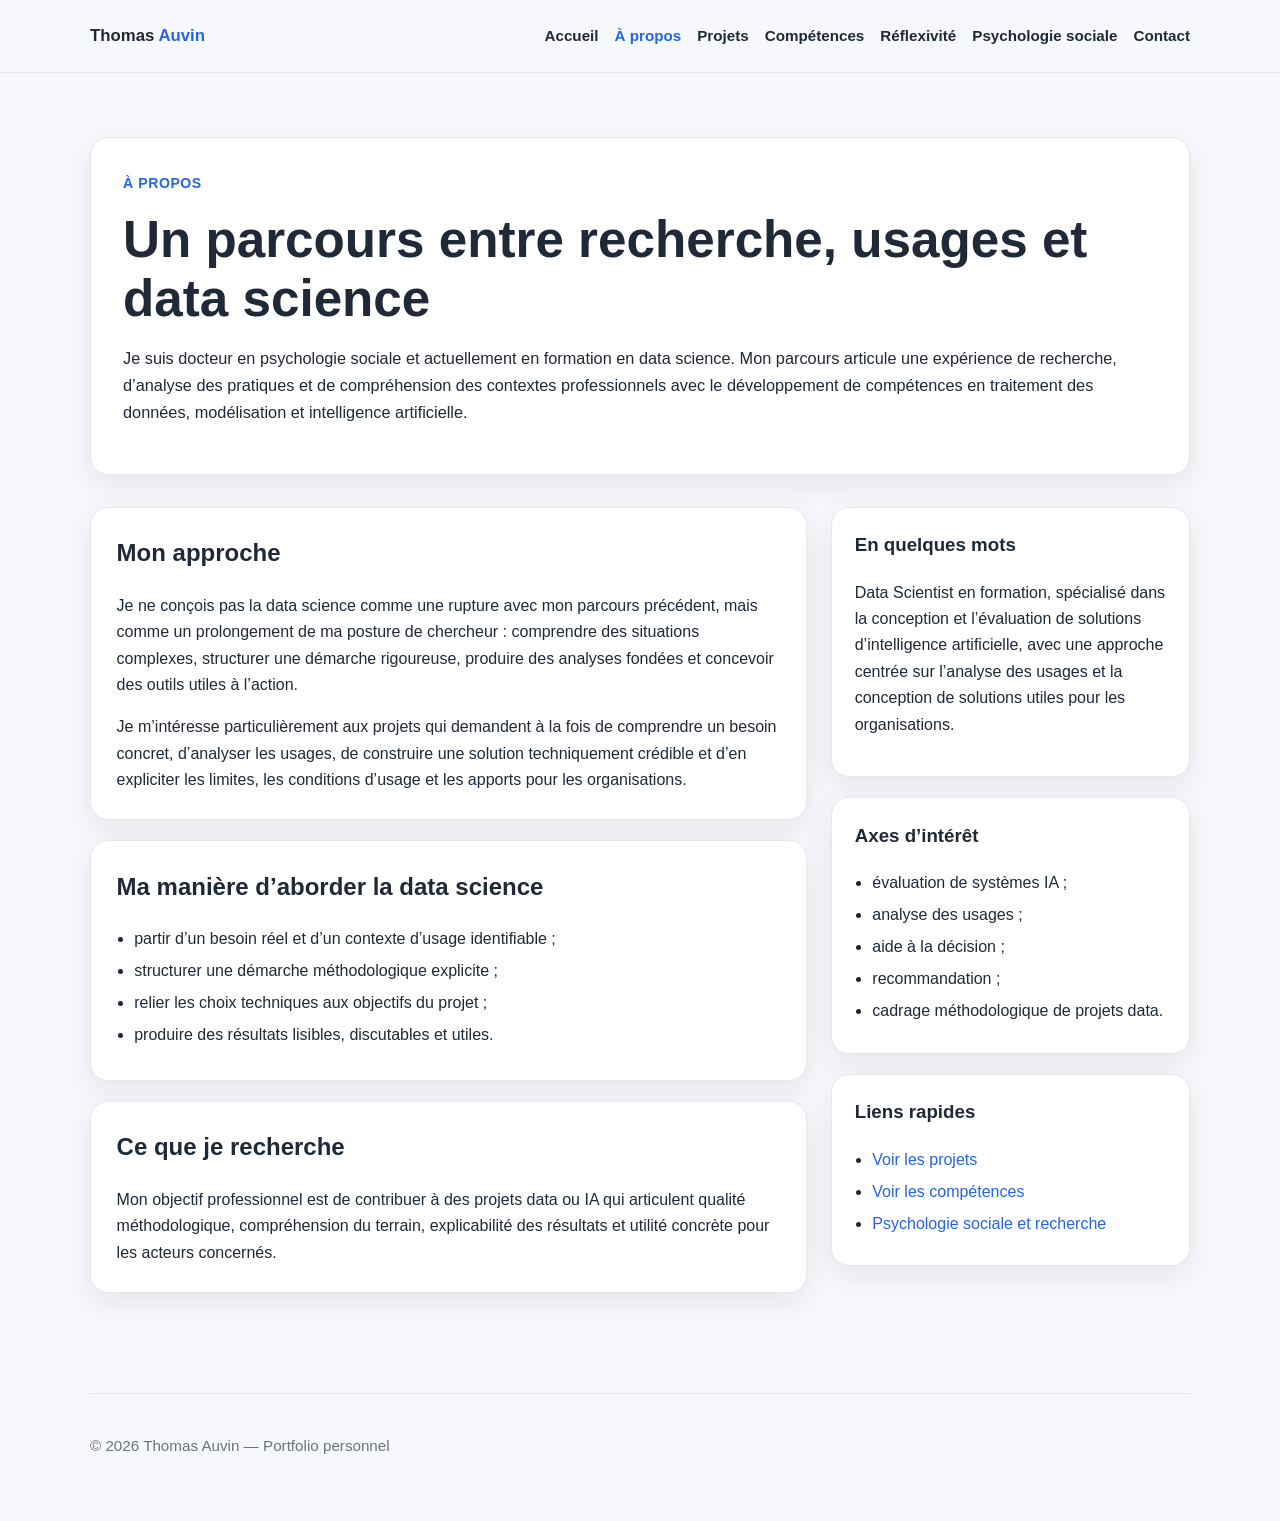
==== a-propos.html @ 0ed6bc0f "Add homepage and about page" ====
<!DOCTYPE html>
<html lang="fr">
<head>
  <meta charset="UTF-8" />
  <meta name="viewport" content="width=device-width, initial-scale=1.0" />
  <title>À propos — Thomas Auvin</title>
  <meta
    name="description"
    content="À propos de Thomas Auvin : parcours, approche de la data science, analyse des usages et utilité des solutions pour les organisations."
  />
  <link rel="stylesheet" href="assets/css/style.css" />
</head>
<body>
  <header class="site-header">
    <div class="container navbar">
      <a class="brand" href="index.html">Thomas <span>Auvin</span></a>
      <nav class="nav-links" aria-label="Navigation principale">
        <a href="index.html">Accueil</a>
        <a href="a-propos.html" class="active">À propos</a>
        <a href="projets.html">Projets</a>
        <a href="competences.html">Compétences</a>
        <a href="reflexivite.html">Réflexivité</a>
        <a href="psychologie-sociale-recherche.html">Psychologie sociale</a>
        <a href="contact.html">Contact</a>
      </nav>
    </div>
  </header>

  <main>
    <section class="page-hero">
      <div class="container">
        <div class="hero-card">
          <div class="eyebrow">À propos</div>
          <h1 class="page-title">Un parcours entre recherche, usages et data science</h1>
          <p class="lead">
            Je suis docteur en psychologie sociale et actuellement en formation en data science.
            Mon parcours articule une expérience de recherche, d’analyse des pratiques
            et de compréhension des contextes professionnels avec le développement
            de compétences en traitement des données, modélisation et intelligence artificielle.
          </p>
        </div>
      </div>
    </section>

    <section class="page-content">
      <div class="container content-grid">
        <div>
          <article class="content-block">
            <h2>Mon approche</h2>
            <p>
              Je ne conçois pas la data science comme une rupture avec mon parcours précédent,
              mais comme un prolongement de ma posture de chercheur : comprendre des situations complexes,
              structurer une démarche rigoureuse, produire des analyses fondées
              et concevoir des outils utiles à l’action.
            </p>
            <p>
              Je m’intéresse particulièrement aux projets qui demandent à la fois
              de comprendre un besoin concret, d’analyser les usages, de construire une solution
              techniquement crédible et d’en expliciter les limites, les conditions d’usage
              et les apports pour les organisations.
            </p>
          </article>

          <article class="content-block">
            <h2>Ma manière d’aborder la data science</h2>
            <ul class="inline-list">
              <li>partir d’un besoin réel et d’un contexte d’usage identifiable ;</li>
              <li>structurer une démarche méthodologique explicite ;</li>
              <li>relier les choix techniques aux objectifs du projet ;</li>
              <li>produire des résultats lisibles, discutables et utiles.</li>
            </ul>
          </article>

          <article class="content-block">
            <h2>Ce que je recherche</h2>
            <p>
              Mon objectif professionnel est de contribuer à des projets data ou IA
              qui articulent qualité méthodologique, compréhension du terrain,
              explicabilité des résultats et utilité concrète pour les acteurs concernés.
            </p>
          </article>
        </div>

        <aside>
          <div class="aside-box">
            <h3>En quelques mots</h3>
            <p>
              Data Scientist en formation, spécialisé dans la conception
              et l’évaluation de solutions d’intelligence artificielle,
              avec une approche centrée sur l’analyse des usages
              et la conception de solutions utiles pour les organisations.
            </p>
          </div>

          <div class="aside-box">
            <h3>Axes d’intérêt</h3>
            <ul class="inline-list">
              <li>évaluation de systèmes IA ;</li>
              <li>analyse des usages ;</li>
              <li>aide à la décision ;</li>
              <li>recommandation ;</li>
              <li>cadrage méthodologique de projets data.</li>
            </ul>
          </div>

          <div class="aside-box">
            <h3>Liens rapides</h3>
            <ul class="inline-list">
              <li><a href="projets.html">Voir les projets</a></li>
              <li><a href="competences.html">Voir les compétences</a></li>
              <li><a href="psychologie-sociale-recherche.html">Psychologie sociale et recherche</a></li>
            </ul>
          </div>
        </aside>
      </div>
    </section>
  </main>

  <footer class="site-footer">
    <div class="container">
      <p>© 2026 Thomas Auvin — Portfolio personnel</p>
    </div>
  </footer>
</body>
</html>
---- assets/css/style.css ----
:root {
  --bg: #f7f8fb;
  --surface: #ffffff;
  --text: #1f2937;
  --muted: #6b7280;
  --accent: #2563eb;
  --accent-hover: #1d4ed8;
  --border: #e5e7eb;
  --shadow: 0 10px 30px rgba(15, 23, 42, 0.08);
  --radius: 18px;
  --max-width: 1100px;
}

* {
  box-sizing: border-box;
}

html {
  scroll-behavior: smooth;
}

body {
  margin: 0;
  font-family: Arial, Helvetica, sans-serif;
  color: var(--text);
  background: var(--bg);
  line-height: 1.65;
}

img {
  max-width: 100%;
  display: block;
}

a {
  color: var(--accent);
  text-decoration: none;
}

a:hover {
  color: var(--accent-hover);
}

.container {
  width: min(var(--max-width), calc(100% - 2rem));
  margin: 0 auto;
}

.site-header {
  position: sticky;
  top: 0;
  z-index: 10;
  background: rgba(247, 248, 251, 0.92);
  backdrop-filter: blur(8px);
  border-bottom: 1px solid var(--border);
}

.navbar {
  display: flex;
  align-items: center;
  justify-content: space-between;
  gap: 1rem;
  min-height: 72px;
}

.brand {
  font-weight: 700;
  font-size: 1.05rem;
  color: var(--text);
}

.brand span {
  color: var(--accent);
}

.nav-links {
  display: flex;
  flex-wrap: wrap;
  gap: 1rem;
}

.nav-links a {
  color: var(--text);
  font-weight: 600;
  font-size: 0.95rem;
}

.nav-links a:hover,
.nav-links a.active {
  color: var(--accent);
}

.hero {
  padding: 5rem 0 3rem;
}

.hero-grid {
  display: grid;
  grid-template-columns: 1.3fr 0.7fr;
  gap: 2rem;
  align-items: center;
}

.hero-card,
.card {
  background: var(--surface);
  border: 1px solid var(--border);
  border-radius: var(--radius);
  box-shadow: var(--shadow);
}

.hero-card {
  padding: 2rem;
}

.eyebrow {
  display: inline-block;
  margin-bottom: 1rem;
  font-size: 0.88rem;
  font-weight: 700;
  letter-spacing: 0.04em;
  text-transform: uppercase;
  color: var(--accent);
}

.hero h1,
.page-title {
  margin: 0 0 1rem;
  line-height: 1.15;
  font-size: clamp(2rem, 4vw, 3.5rem);
}

.hero-subtitle {
  margin: 0 0 1rem;
  color: var(--muted);
  font-size: 1.15rem;
  font-weight: 700;
}

.hero p,
.lead {
  margin: 0 0 1rem;
  color: var(--text);
  font-size: 1.02rem;
}

.hero-actions {
  display: flex;
  flex-wrap: wrap;
  gap: 0.9rem;
  margin-top: 1.5rem;
}

.button {
  display: inline-flex;
  align-items: center;
  justify-content: center;
  min-height: 44px;
  padding: 0.8rem 1.15rem;
  border-radius: 999px;
  border: 1px solid var(--accent);
  font-weight: 700;
  transition: 0.2s ease;
}

.button-primary {
  background: var(--accent);
  color: #fff;
}

.button-primary:hover {
  background: var(--accent-hover);
  border-color: var(--accent-hover);
  color: #fff;
}

.button-secondary {
  background: #fff;
  color: var(--accent);
}

.button-secondary:hover {
  background: #eff6ff;
}

.hero-aside {
  padding: 1.5rem;
}

.hero-aside h2,
.section-title {
  margin-top: 0;
  margin-bottom: 1rem;
  font-size: 1.35rem;
}

.hero-aside p {
  margin: 0 0 0.85rem;
  color: var(--muted);
}

.section {
  padding: 1rem 0 3rem;
}

.section-header {
  margin-bottom: 1.25rem;
}

.section-header p {
  color: var(--muted);
  margin: 0.3rem 0 0;
}

.grid-3 {
  display: grid;
  grid-template-columns: repeat(3, 1fr);
  gap: 1.25rem;
}

.card {
  padding: 1.4rem;
}

.card h3 {
  margin-top: 0;
  margin-bottom: 0.75rem;
  font-size: 1.15rem;
}

.card p {
  margin: 0 0 1rem;
  color: var(--muted);
}

.inline-list {
  margin: 0;
  padding-left: 1.1rem;
}

.inline-list li {
  margin-bottom: 0.35rem;
}

.page-hero {
  padding: 4rem 0 2rem;
}

.page-content {
  padding-bottom: 3rem;
}

.content-grid {
  display: grid;
  grid-template-columns: 2fr 1fr;
  gap: 1.5rem;
}

.content-block {
  background: var(--surface);
  border: 1px solid var(--border);
  border-radius: var(--radius);
  box-shadow: var(--shadow);
  padding: 1.6rem;
  margin-bottom: 1.25rem;
}

.content-block h2 {
  margin-top: 0;
}

.content-block p:last-child,
.content-block ul:last-child {
  margin-bottom: 0;
}

.aside-box {
  background: var(--surface);
  border: 1px solid var(--border);
  border-radius: var(--radius);
  box-shadow: var(--shadow);
  padding: 1.4rem;
  margin-bottom: 1.25rem;
}

.aside-box h3 {
  margin-top: 0;
}

.site-footer {
  padding: 2rem 0 3rem;
  color: var(--muted);
  font-size: 0.95rem;
}

.site-footer .container {
  border-top: 1px solid var(--border);
  padding-top: 1.5rem;
}

@media (max-width: 900px) {
  .hero-grid,
  .content-grid,
  .grid-3 {
    grid-template-columns: 1fr;
  }

  .navbar {
    align-items: flex-start;
    flex-direction: column;
    padding: 1rem 0;
  }

  .nav-links {
    gap: 0.8rem;
  }

  .hero {
    padding-top: 3rem;
  }
}
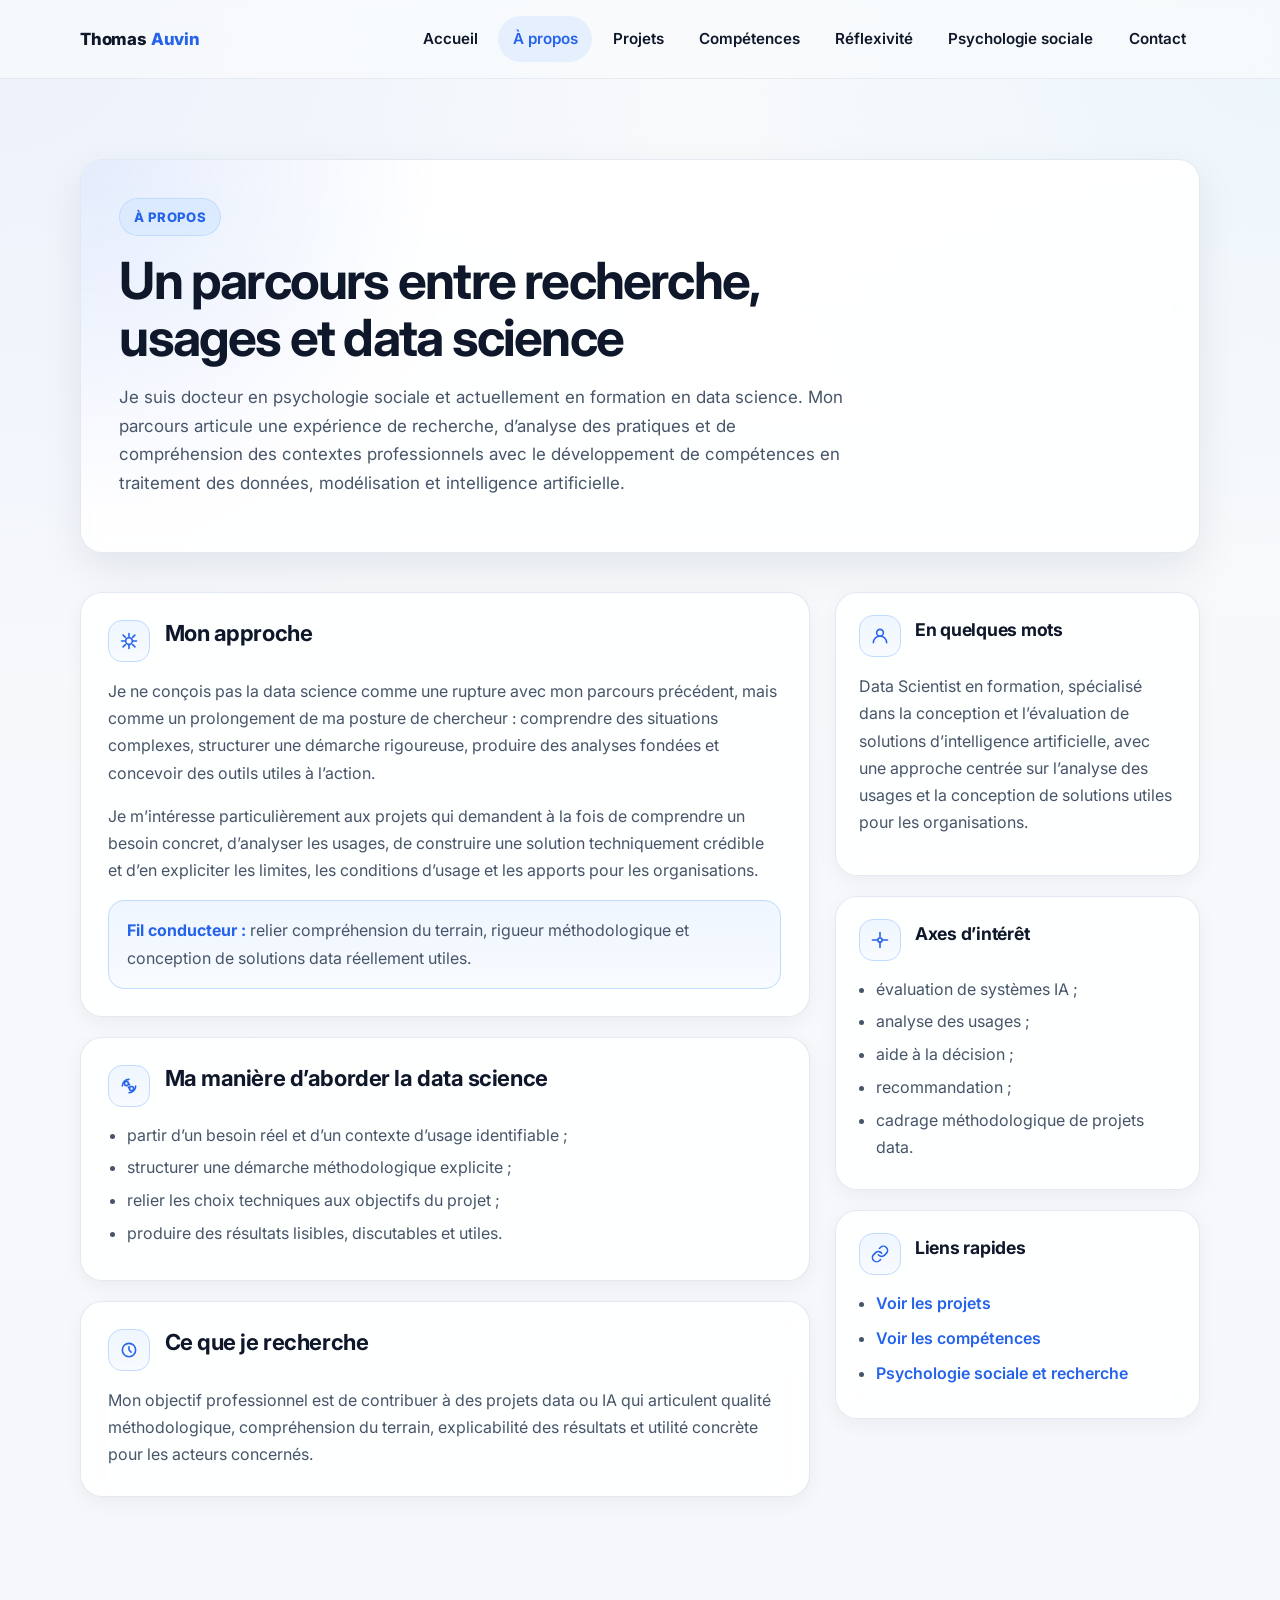
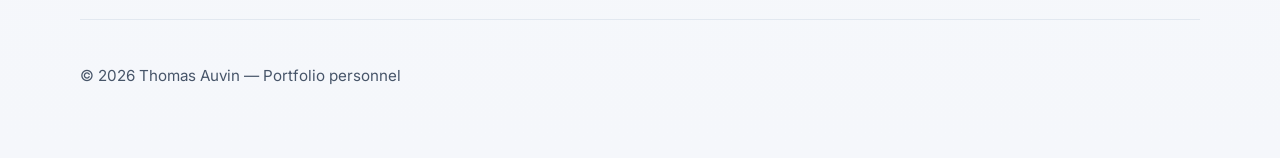
==== commit 54eecd7e: "ajout icones" ====
--- a/a-propos.html
+++ b/a-propos.html
@@ -8,7 +8,91 @@
     name="description"
     content="À propos de Thomas Auvin : parcours, approche de la data science, analyse des usages et utilité des solutions pour les organisations."
   />
+  <link rel="preconnect" href="https://fonts.googleapis.com">
+  <link rel="preconnect" href="https://fonts.gstatic.com" crossorigin>
+  <link href="https://fonts.googleapis.com/css2?family=Inter:wght@400;500;600;700;800&display=swap" rel="stylesheet">
   <link rel="stylesheet" href="assets/css/style.css" />
+
+  <style>
+    .about-page {
+      padding-bottom: 4rem;
+    }
+
+    .icon-pill {
+      display: inline-flex;
+      align-items: center;
+      justify-content: center;
+      width: 42px;
+      height: 42px;
+      border-radius: 14px;
+      background: linear-gradient(180deg, #eff6ff 0%, #f8fbff 100%);
+      border: 1px solid #bfdbfe;
+      color: var(--accent);
+      flex-shrink: 0;
+    }
+
+    .icon-pill svg {
+      width: 20px;
+      height: 20px;
+      stroke: currentColor;
+    }
+
+    .block-title-row,
+    .aside-title-row {
+      display: flex;
+      align-items: flex-start;
+      gap: 0.9rem;
+      margin-bottom: 0.9rem;
+    }
+
+    .block-title-row h2,
+    .aside-title-row h3 {
+      margin: 0;
+    }
+
+    .about-callout {
+      padding: 1rem 1.1rem;
+      border-radius: 16px;
+      background: linear-gradient(180deg, #eff6ff 0%, #f8fbff 100%);
+      border: 1px solid #bfdbfe;
+      margin-top: 1rem;
+      color: var(--muted);
+    }
+
+    .about-callout strong {
+      color: var(--accent);
+    }
+
+    .link-list {
+      margin: 0;
+      padding-left: 1.1rem;
+    }
+
+    .link-list li {
+      margin-bottom: 0.5rem;
+    }
+
+    .link-list a {
+      font-weight: 600;
+    }
+
+    @media (max-width: 640px) {
+      .block-title-row,
+      .aside-title-row {
+        gap: 0.7rem;
+      }
+
+      .icon-pill {
+        width: 38px;
+        height: 38px;
+      }
+
+      .icon-pill svg {
+        width: 18px;
+        height: 18px;
+      }
+    }
+  </style>
 </head>
 <body>
   <header class="site-header">
@@ -42,11 +126,27 @@
       </div>
     </section>
 
-    <section class="page-content">
+    <section class="about-page">
       <div class="container content-grid">
         <div>
           <article class="content-block">
-            <h2>Mon approche</h2>
+            <div class="block-title-row">
+              <span class="icon-pill" aria-hidden="true">
+                <svg viewBox="0 0 24 24" fill="none" stroke-width="1.9" stroke-linecap="round" stroke-linejoin="round">
+                  <path d="M12 3v4"/>
+                  <path d="M12 17v4"/>
+                  <path d="M4.9 4.9 7.7 7.7"/>
+                  <path d="m16.3 16.3 2.8 2.8"/>
+                  <path d="M3 12h4"/>
+                  <path d="M17 12h4"/>
+                  <path d="m4.9 19.1 2.8-2.8"/>
+                  <path d="m16.3 7.7 2.8-2.8"/>
+                  <circle cx="12" cy="12" r="4"/>
+                </svg>
+              </span>
+              <h2>Mon approche</h2>
+            </div>
+
             <p>
               Je ne conçois pas la data science comme une rupture avec mon parcours précédent,
               mais comme un prolongement de ma posture de chercheur : comprendre des situations complexes,
@@ -59,10 +159,29 @@
               techniquement crédible et d’en expliciter les limites, les conditions d’usage
               et les apports pour les organisations.
             </p>
+
+            <div class="about-callout">
+              <strong>Fil conducteur :</strong>
+              relier compréhension du terrain, rigueur méthodologique et conception
+              de solutions data réellement utiles.
+            </div>
           </article>
 
           <article class="content-block">
-            <h2>Ma manière d’aborder la data science</h2>
+            <div class="block-title-row">
+              <span class="icon-pill" aria-hidden="true">
+                <svg viewBox="0 0 24 24" fill="none" stroke-width="1.9" stroke-linecap="round" stroke-linejoin="round">
+                  <path d="M9 11.5A2.5 2.5 0 1 0 9 6.5a2.5 2.5 0 0 0 0 5Z"/>
+                  <path d="M15 17.5a2.5 2.5 0 1 0 0-5 2.5 2.5 0 0 0 0 5Z"/>
+                  <path d="m11.2 9.2 1.6 1.6"/>
+                  <path d="m12.8 14.8-1.6-1.6"/>
+                  <path d="M4 12c0-4.4 3.6-8 8-8"/>
+                  <path d="M20 12c0 4.4-3.6 8-8 8"/>
+                </svg>
+              </span>
+              <h2>Ma manière d’aborder la data science</h2>
+            </div>
+
             <ul class="inline-list">
               <li>partir d’un besoin réel et d’un contexte d’usage identifiable ;</li>
               <li>structurer une démarche méthodologique explicite ;</li>
@@ -72,7 +191,16 @@
           </article>
 
           <article class="content-block">
-            <h2>Ce que je recherche</h2>
+            <div class="block-title-row">
+              <span class="icon-pill" aria-hidden="true">
+                <svg viewBox="0 0 24 24" fill="none" stroke-width="1.9" stroke-linecap="round" stroke-linejoin="round">
+                  <circle cx="12" cy="12" r="8"/>
+                  <path d="M12 8v4l2.5 2.5"/>
+                </svg>
+              </span>
+              <h2>Ce que je recherche</h2>
+            </div>
+
             <p>
               Mon objectif professionnel est de contribuer à des projets data ou IA
               qui articulent qualité méthodologique, compréhension du terrain,
@@ -83,7 +211,16 @@
 
         <aside>
           <div class="aside-box">
-            <h3>En quelques mots</h3>
+            <div class="aside-title-row">
+              <span class="icon-pill" aria-hidden="true">
+                <svg viewBox="0 0 24 24" fill="none" stroke-width="1.9" stroke-linecap="round" stroke-linejoin="round">
+                  <path d="M12 12a4 4 0 1 0-4-4 4 4 0 0 0 4 4Z"/>
+                  <path d="M4 20a8 8 0 0 1 16 0"/>
+                </svg>
+              </span>
+              <h3>En quelques mots</h3>
+            </div>
+
             <p>
               Data Scientist en formation, spécialisé dans la conception
               et l’évaluation de solutions d’intelligence artificielle,
@@ -93,7 +230,19 @@
           </div>
 
           <div class="aside-box">
-            <h3>Axes d’intérêt</h3>
+            <div class="aside-title-row">
+              <span class="icon-pill" aria-hidden="true">
+                <svg viewBox="0 0 24 24" fill="none" stroke-width="1.9" stroke-linecap="round" stroke-linejoin="round">
+                  <path d="M3 12h6"/>
+                  <path d="M15 12h6"/>
+                  <path d="M12 3v6"/>
+                  <path d="M12 15v6"/>
+                  <circle cx="12" cy="12" r="2.5"/>
+                </svg>
+              </span>
+              <h3>Axes d’intérêt</h3>
+            </div>
+
             <ul class="inline-list">
               <li>évaluation de systèmes IA ;</li>
               <li>analyse des usages ;</li>
@@ -104,8 +253,17 @@
           </div>
 
           <div class="aside-box">
-            <h3>Liens rapides</h3>
-            <ul class="inline-list">
+            <div class="aside-title-row">
+              <span class="icon-pill" aria-hidden="true">
+                <svg viewBox="0 0 24 24" fill="none" stroke-width="1.9" stroke-linecap="round" stroke-linejoin="round">
+                  <path d="M10 13a5 5 0 0 0 7.5.4l2.1-2.1a5 5 0 0 0-7.1-7.1l-1.2 1.2"/>
+                  <path d="M14 11a5 5 0 0 0-7.5-.4l-2.1 2.1a5 5 0 0 0 7.1 7.1l1.2-1.2"/>
+                </svg>
+              </span>
+              <h3>Liens rapides</h3>
+            </div>
+
+            <ul class="link-list">
               <li><a href="projets.html">Voir les projets</a></li>
               <li><a href="competences.html">Voir les compétences</a></li>
               <li><a href="psychologie-sociale-recherche.html">Psychologie sociale et recherche</a></li>
--- a/assets/css/style.css
+++ b/assets/css/style.css
@@ -1,17 +1,27 @@
 :root {
-  --bg: #f7f8fb;
-  --surface: #ffffff;
-  --text: #1f2937;
-  --muted: #6b7280;
+  --bg: #f8fafc;
+  --bg-soft: #f1f5f9;
+  --surface: rgba(255, 255, 255, 0.88);
+  --surface-strong: #ffffff;
+  --text: #0f172a;
+  --muted: #475569;
+  --muted-soft: #64748b;
   --accent: #2563eb;
   --accent-hover: #1d4ed8;
-  --border: #e5e7eb;
-  --shadow: 0 10px 30px rgba(15, 23, 42, 0.08);
-  --radius: 18px;
-  --max-width: 1100px;
-}
-
-* {
+  --accent-soft: #dbeafe;
+  --border: #e2e8f0;
+  --border-strong: #cbd5e1;
+  --shadow-sm: 0 6px 20px rgba(15, 23, 42, 0.05);
+  --shadow: 0 16px 40px rgba(15, 23, 42, 0.08);
+  --shadow-lg: 0 24px 60px rgba(15, 23, 42, 0.12);
+  --radius: 22px;
+  --radius-sm: 14px;
+  --max-width: 1120px;
+}
+
+*,
+*::before,
+*::after {
   box-sizing: border-box;
 }
 
@@ -21,24 +31,40 @@
 
 body {
   margin: 0;
-  font-family: Arial, Helvetica, sans-serif;
+  font-family: Inter, ui-sans-serif, system-ui, -apple-system, BlinkMacSystemFont, "Segoe UI",
+    sans-serif;
   color: var(--text);
-  background: var(--bg);
-  line-height: 1.65;
+  background:
+    radial-gradient(circle at top left, rgba(37, 99, 235, 0.06), transparent 32%),
+    radial-gradient(circle at top right, rgba(14, 165, 233, 0.05), transparent 26%),
+    linear-gradient(180deg, #f8fafc 0%, #f5f7fb 100%);
+  line-height: 1.7;
+  font-size: 16px;
+  text-rendering: optimizeLegibility;
+  -webkit-font-smoothing: antialiased;
 }
 
 img {
   max-width: 100%;
   display: block;
+  border-radius: var(--radius-sm);
 }
 
 a {
   color: var(--accent);
   text-decoration: none;
+  transition: color 0.2s ease, opacity 0.2s ease;
 }
 
 a:hover {
   color: var(--accent-hover);
+}
+
+a:focus-visible,
+button:focus-visible {
+  outline: 3px solid rgba(37, 99, 235, 0.22);
+  outline-offset: 3px;
+  border-radius: 10px;
 }
 
 .container {
@@ -46,13 +72,18 @@
   margin: 0 auto;
 }
 
+/* =========================
+   HEADER / NAV
+   ========================= */
+
 .site-header {
   position: sticky;
   top: 0;
-  z-index: 10;
-  background: rgba(247, 248, 251, 0.92);
-  backdrop-filter: blur(8px);
-  border-bottom: 1px solid var(--border);
+  z-index: 50;
+  background: rgba(248, 250, 252, 0.82);
+  backdrop-filter: blur(14px);
+  -webkit-backdrop-filter: blur(14px);
+  border-bottom: 1px solid rgba(226, 232, 240, 0.82);
 }
 
 .navbar {
@@ -60,12 +91,13 @@
   align-items: center;
   justify-content: space-between;
   gap: 1rem;
-  min-height: 72px;
+  min-height: 78px;
 }
 
 .brand {
-  font-weight: 700;
+  font-weight: 800;
   font-size: 1.05rem;
+  letter-spacing: -0.01em;
   color: var(--text);
 }
 
@@ -76,156 +108,367 @@
 .nav-links {
   display: flex;
   flex-wrap: wrap;
-  gap: 1rem;
+  gap: 0.4rem;
 }
 
 .nav-links a {
   color: var(--text);
   font-weight: 600;
   font-size: 0.95rem;
+  padding: 0.65rem 0.9rem;
+  border-radius: 999px;
+  transition: background 0.2s ease, color 0.2s ease, transform 0.2s ease;
 }
 
 .nav-links a:hover,
 .nav-links a.active {
   color: var(--accent);
-}
+  background: rgba(219, 234, 254, 0.65);
+}
+
+/* =========================
+   HERO / PAGE HEADERS
+   ========================= */
 
 .hero {
-  padding: 5rem 0 3rem;
+  padding: 6rem 0 4rem;
 }
 
 .hero-grid {
   display: grid;
-  grid-template-columns: 1.3fr 0.7fr;
+  grid-template-columns: 1.35fr 0.65fr;
   gap: 2rem;
+  align-items: stretch;
+}
+
+.hero-card,
+.card,
+.content-block,
+.aside-box {
+  background: var(--surface);
+  border: 1px solid rgba(226, 232, 240, 0.95);
+  border-radius: var(--radius);
+  box-shadow: var(--shadow-sm);
+  backdrop-filter: blur(10px);
+  -webkit-backdrop-filter: blur(10px);
+}
+
+.hero-card {
+  position: relative;
+  overflow: hidden;
+  padding: 2.4rem;
+  box-shadow: var(--shadow);
+}
+
+.hero-card::before {
+  content: "";
+  position: absolute;
+  inset: 0;
+  background:
+    radial-gradient(circle at top left, rgba(37, 99, 235, 0.12), transparent 30%),
+    linear-gradient(180deg, rgba(255, 255, 255, 0.55), transparent 45%);
+  pointer-events: none;
+}
+
+.hero-card > * {
+  position: relative;
+  z-index: 1;
+}
+
+.eyebrow {
+  display: inline-flex;
   align-items: center;
-}
-
-.hero-card,
-.card {
-  background: var(--surface);
-  border: 1px solid var(--border);
-  border-radius: var(--radius);
-  box-shadow: var(--shadow);
-}
-
-.hero-card {
-  padding: 2rem;
-}
-
-.eyebrow {
-  display: inline-block;
+  gap: 0.45rem;
   margin-bottom: 1rem;
-  font-size: 0.88rem;
-  font-weight: 700;
-  letter-spacing: 0.04em;
+  padding: 0.42rem 0.85rem;
+  border-radius: 999px;
+  font-size: 0.82rem;
+  font-weight: 800;
+  letter-spacing: 0.03em;
   text-transform: uppercase;
   color: var(--accent);
-}
-
-.hero h1,
+  background: rgba(219, 234, 254, 0.9);
+  border: 1px solid rgba(191, 219, 254, 0.95);
+}
+
+.hero h1 {
+  margin: 0 0 1rem;
+  line-height: 1.06;
+  letter-spacing: -0.04em;
+  font-size: clamp(2.3rem, 4.8vw, 4rem);
+  max-width: 14ch;
+}
+
 .page-title {
   margin: 0 0 1rem;
-  line-height: 1.15;
-  font-size: clamp(2rem, 4vw, 3.5rem);
+  line-height: 1.12;
+  letter-spacing: -0.035em;
+  font-size: clamp(2rem, 4vw, 3.2rem);
+  max-width: min(24ch, 100%);
+  text-wrap: balance;
+}
+
+.page-title-wide {
+  max-width: min(30ch, 100%);
+  font-size: clamp(1.9rem, 3.6vw, 3rem);
 }
 
 .hero-subtitle {
   margin: 0 0 1rem;
   color: var(--muted);
-  font-size: 1.15rem;
+  font-size: 1.12rem;
   font-weight: 700;
+  line-height: 1.5;
 }
 
 .hero p,
 .lead {
   margin: 0 0 1rem;
-  color: var(--text);
-  font-size: 1.02rem;
+  color: var(--muted);
+  font-size: 1.06rem;
+  max-width: 66ch;
 }
 
 .hero-actions {
   display: flex;
   flex-wrap: wrap;
   gap: 0.9rem;
-  margin-top: 1.5rem;
-}
+  margin-top: 1.7rem;
+}
+
+/* =========================
+   BUTTONS
+   ========================= */
 
 .button {
   display: inline-flex;
   align-items: center;
   justify-content: center;
-  min-height: 44px;
-  padding: 0.8rem 1.15rem;
+  min-height: 46px;
+  padding: 0.82rem 1.15rem;
   border-radius: 999px;
   border: 1px solid var(--accent);
   font-weight: 700;
-  transition: 0.2s ease;
+  letter-spacing: -0.01em;
+  transition:
+    transform 0.2s ease,
+    background 0.2s ease,
+    border-color 0.2s ease,
+    box-shadow 0.2s ease,
+    color 0.2s ease;
+}
+
+.button:hover {
+  transform: translateY(-1px);
 }
 
 .button-primary {
-  background: var(--accent);
+  background: linear-gradient(180deg, #3b82f6 0%, var(--accent) 100%);
   color: #fff;
+  box-shadow: 0 14px 30px rgba(37, 99, 235, 0.22);
 }
 
 .button-primary:hover {
-  background: var(--accent-hover);
+  background: linear-gradient(180deg, #2563eb 0%, var(--accent-hover) 100%);
   border-color: var(--accent-hover);
   color: #fff;
 }
 
 .button-secondary {
-  background: #fff;
+  background: rgba(255, 255, 255, 0.82);
   color: var(--accent);
+  border-color: rgba(191, 219, 254, 0.95);
 }
 
 .button-secondary:hover {
-  background: #eff6ff;
-}
-
-.hero-aside {
-  padding: 1.5rem;
-}
-
-.hero-aside h2,
+  background: rgba(239, 246, 255, 0.95);
+}
+
+/* =========================
+   COMMON ICON / TITLE UTILS
+   ========================= */
+
+.icon-pill {
+  display: inline-flex;
+  align-items: center;
+  justify-content: center;
+  width: 42px;
+  height: 42px;
+  border-radius: 14px;
+  background: linear-gradient(180deg, #eff6ff 0%, #f8fbff 100%);
+  border: 1px solid #bfdbfe;
+  color: var(--accent);
+  flex-shrink: 0;
+}
+
+.icon-pill svg {
+  width: 20px;
+  height: 20px;
+  stroke: currentColor;
+}
+
+.block-title-row,
+.aside-title-row,
+.card-title-row,
+.section-card-title,
+.hero-aside-title,
+.skills-center-head,
+.skills-branch-head {
+  display: flex;
+  align-items: flex-start;
+  gap: 0.9rem;
+  margin-bottom: 0.9rem;
+}
+
+.block-title-row h2,
+.aside-title-row h3,
+.card-title-row h2,
+.card-title-row h3,
+.section-card-title h3,
+.hero-aside-title h2,
+.skills-center-head h2,
+.skills-branch-head h3 {
+  margin: 0;
+}
+
+.hero-aside-title .icon-pill {
+  width: 40px;
+  height: 40px;
+  border-radius: 12px;
+}
+
+.hero-aside-title h2,
 .section-title {
   margin-top: 0;
   margin-bottom: 1rem;
-  font-size: 1.35rem;
+  font-size: 1.45rem;
+  line-height: 1.2;
+  letter-spacing: -0.02em;
+}
+
+.project-link,
+.contact-link {
+  display: inline-flex;
+  align-items: center;
+  gap: 0.45rem;
+  font-weight: 700;
+}
+
+.project-link svg,
+.contact-link svg {
+  width: 16px;
+  height: 16px;
+  stroke: currentColor;
+}
+
+/* =========================
+   GENERIC PAGE BLOCKS
+   ========================= */
+
+.home-projects,
+.projects-page,
+.about-page,
+.reflexivite-page,
+.research-page,
+.contact-page,
+.project-page,
+.skills-page {
+  padding-bottom: 4rem;
+}
+
+.hero-aside {
+  padding: 1.75rem;
+  display: flex;
+  flex-direction: column;
+  justify-content: center;
 }
 
 .hero-aside p {
-  margin: 0 0 0.85rem;
+  margin: 0 0 0.9rem;
   color: var(--muted);
 }
 
+.hero-highlight,
+.about-callout,
+reflexive-note,
+.project-note,
+.research-note {
+  margin-top: 1.4rem;
+  padding: 1rem 1.1rem;
+  border-radius: 16px;
+  background: linear-gradient(180deg, #eff6ff 0%, #f8fbff 100%);
+  border: 1px solid #bfdbfe;
+}
+
+.hero-highlight strong,
+.about-callout strong,
+.reflexive-note strong,
+.project-note strong,
+.research-note strong {
+  color: var(--accent);
+}
+
 .section {
-  padding: 1rem 0 3rem;
+  padding: 1.5rem 0 4rem;
 }
 
 .section-header {
-  margin-bottom: 1.25rem;
+  margin-bottom: 1.6rem;
 }
 
 .section-header p {
   color: var(--muted);
-  margin: 0.3rem 0 0;
+  margin: 0.45rem 0 0;
+  max-width: 70ch;
 }
 
 .grid-3 {
   display: grid;
-  grid-template-columns: repeat(3, 1fr);
-  gap: 1.25rem;
-}
+  grid-template-columns: repeat(3, minmax(0, 1fr));
+  gap: 1.4rem;
+}
+
+.content-grid {
+  display: grid;
+  grid-template-columns: minmax(0, 2fr) minmax(260px, 1fr);
+  gap: 1.6rem;
+  align-items: start;
+}
+
+.page-hero {
+  padding: 5rem 0 2.4rem;
+}
+
+.page-content {
+  padding-bottom: 4rem;
+}
+
+/* =========================
+   CARDS / BLOCKS / ASIDES
+   ========================= */
 
 .card {
-  padding: 1.4rem;
+  padding: 1.55rem;
+  transition:
+    transform 0.22s ease,
+    box-shadow 0.22s ease,
+    border-color 0.22s ease;
+}
+
+.card:hover,
+.content-block:hover,
+.aside-box:hover {
+  transform: translateY(-3px);
+  box-shadow: var(--shadow);
+  border-color: var(--border-strong);
 }
 
 .card h3 {
   margin-top: 0;
   margin-bottom: 0.75rem;
   font-size: 1.15rem;
+  line-height: 1.3;
+  letter-spacing: -0.015em;
 }
 
 .card p {
@@ -233,6 +476,103 @@
   color: var(--muted);
 }
 
+.content-block {
+  padding: 1.7rem;
+  margin-bottom: 1.25rem;
+  transition:
+    transform 0.22s ease,
+    box-shadow 0.22s ease,
+    border-color 0.22s ease;
+}
+
+.content-block h2 {
+  margin-top: 0;
+  margin-bottom: 0.9rem;
+  font-size: 1.38rem;
+  line-height: 1.25;
+  letter-spacing: -0.02em;
+}
+
+.content-block p,
+.content-block li {
+  color: var(--muted);
+}
+
+.content-block ul {
+  padding-left: 1.2rem;
+}
+
+.content-block p:last-child,
+.content-block ul:last-child {
+  margin-bottom: 0;
+}
+
+.aside-box {
+  padding: 1.4rem;
+  margin-bottom: 1.25rem;
+  position: sticky;
+  top: 96px;
+  transition:
+    transform 0.22s ease,
+    box-shadow 0.22s ease,
+    border-color 0.22s ease;
+}
+
+.aside-box h3 {
+  margin-top: 0;
+  margin-bottom: 0.9rem;
+  font-size: 1.1rem;
+  letter-spacing: -0.015em;
+}
+
+.aside-box p,
+.aside-box li {
+  color: var(--muted);
+}
+
+/* =========================
+   TAGS / BADGES / LISTS
+   ========================= */
+
+.badge-row {
+  display: flex;
+  flex-wrap: wrap;
+  gap: 0.6rem;
+  margin: 0.95rem 0 1rem;
+}
+
+.badge {
+  display: inline-flex;
+  align-items: center;
+  min-height: 32px;
+  padding: 0.35rem 0.78rem;
+  border-radius: 999px;
+  font-size: 0.82rem;
+  font-weight: 800;
+  letter-spacing: -0.01em;
+  border: 1px solid var(--border);
+  background: #f8fafc;
+  color: var(--text);
+}
+
+.badge-done {
+  background: #ecfdf5;
+  border-color: #a7f3d0;
+  color: #065f46;
+}
+
+.badge-progress {
+  background: #eff6ff;
+  border-color: #bfdbfe;
+  color: #1d4ed8;
+}
+
+.badge-planning {
+  background: #fff7ed;
+  border-color: #fed7aa;
+  color: #c2410c;
+}
+
 .inline-list {
   margin: 0;
   padding-left: 1.1rem;
@@ -242,69 +582,320 @@
   margin-bottom: 0.35rem;
 }
 
-.page-hero {
-  padding: 4rem 0 2rem;
-}
-
-.page-content {
-  padding-bottom: 3rem;
-}
-
-.content-grid {
+.profile-list {
+  margin: 0;
+  padding-left: 1.1rem;
+}
+
+.profile-list li {
+  margin-bottom: 0.45rem;
+}
+
+.link-list,
+.resource-links {
+  margin: 0;
+  padding-left: 1.1rem;
+}
+
+.link-list li,
+.resource-links li {
+  margin-bottom: 0.5rem;
+}
+
+.link-list a,
+.resource-links a {
+  font-weight: 600;
+}
+
+.project-card {
+  display: flex;
+  flex-direction: column;
+  justify-content: space-between;
+  min-height: 100%;
+}
+
+.project-card p:last-of-type {
+  margin-bottom: 1.2rem;
+}
+
+.project-meta {
+  margin-top: auto;
+  color: var(--muted-soft);
+  font-size: 0.92rem;
+}
+
+/* =========================
+   PAGE COMPÉTENCES : CARTE
+   ========================= */
+
+.skills-map {
+  position: relative;
   display: grid;
-  grid-template-columns: 2fr 1fr;
-  gap: 1.5rem;
-}
-
-.content-block {
-  background: var(--surface);
-  border: 1px solid var(--border);
-  border-radius: var(--radius);
-  box-shadow: var(--shadow);
-  padding: 1.6rem;
-  margin-bottom: 1.25rem;
-}
-
-.content-block h2 {
-  margin-top: 0;
-}
-
-.content-block p:last-child,
-.content-block ul:last-child {
-  margin-bottom: 0;
-}
-
-.aside-box {
-  background: var(--surface);
-  border: 1px solid var(--border);
-  border-radius: var(--radius);
-  box-shadow: var(--shadow);
-  padding: 1.4rem;
-  margin-bottom: 1.25rem;
-}
-
-.aside-box h3 {
-  margin-top: 0;
-}
+  grid-template-columns: repeat(12, minmax(0, 1fr));
+  gap: 1.4rem;
+  align-items: stretch;
+}
+
+.skills-center,
+.skills-branch {
+  position: relative;
+  background: rgba(255, 255, 255, 0.9);
+  border: 1px solid rgba(226, 232, 240, 0.95);
+  border-radius: 24px;
+  box-shadow: 0 12px 34px rgba(15, 23, 42, 0.07);
+  backdrop-filter: blur(10px);
+  -webkit-backdrop-filter: blur(10px);
+}
+
+.skills-center {
+  grid-column: 4 / 10;
+  grid-row: 2 / 4;
+  padding: 2rem;
+  text-align: center;
+  background: linear-gradient(180deg, rgba(239, 246, 255, 0.95) 0%, rgba(255, 255, 255, 0.96) 100%);
+  border-color: #bfdbfe;
+  box-shadow: 0 18px 44px rgba(37, 99, 235, 0.12);
+  z-index: 2;
+}
+
+.skills-center-head {
+  justify-content: center;
+}
+
+.skills-center-head .icon-pill {
+  width: 46px;
+  height: 46px;
+  border-radius: 16px;
+}
+
+.skills-center-head-wrap {
+  text-align: left;
+}
+
+.skills-center-eyebrow {
+  display: inline-flex;
+  align-items: center;
+  justify-content: center;
+  margin-bottom: 0.35rem;
+  padding: 0.38rem 0.8rem;
+  border-radius: 999px;
+  background: #dbeafe;
+  color: #1d4ed8;
+  font-size: 0.8rem;
+  font-weight: 800;
+  text-transform: uppercase;
+  letter-spacing: 0.04em;
+}
+
+.skills-center h2 {
+  margin: 0 0 0.8rem;
+  font-size: 1.65rem;
+  line-height: 1.2;
+  letter-spacing: -0.02em;
+}
+
+.skills-center p {
+  margin: 0;
+  color: var(--muted);
+  max-width: 48ch;
+  margin-inline: auto;
+}
+
+.skills-branch {
+  padding: 1.25rem;
+  transition: transform 0.22s ease, box-shadow 0.22s ease, border-color 0.22s ease;
+}
+
+.skills-branch:hover {
+  transform: translateY(-3px);
+  box-shadow: 0 18px 38px rgba(15, 23, 42, 0.1);
+  border-color: var(--border-strong);
+}
+
+.skills-branch h3 {
+  margin: 0;
+  font-size: 1.08rem;
+  line-height: 1.25;
+  letter-spacing: -0.015em;
+}
+
+.skills-tags {
+  display: flex;
+  flex-wrap: wrap;
+  gap: 0.55rem;
+}
+
+.skills-tags span {
+  display: inline-flex;
+  align-items: center;
+  min-height: 32px;
+  padding: 0.38rem 0.78rem;
+  border-radius: 999px;
+  background: #f8fafc;
+  border: 1px solid #e2e8f0;
+  color: var(--text);
+  font-size: 0.84rem;
+  font-weight: 600;
+  line-height: 1.3;
+}
+
+.skills-branch-text {
+  margin: 0;
+  color: var(--muted);
+}
+
+.skills-branch::after {
+  content: "";
+  position: absolute;
+  background: linear-gradient(180deg, rgba(191, 219, 254, 0.9) 0%, rgba(226, 232, 240, 0.9) 100%);
+  border-radius: 999px;
+  z-index: 0;
+}
+
+.skills-branch-data {
+  grid-column: 1 / 5;
+  grid-row: 1 / 2;
+}
+
+.skills-branch-data::after {
+  width: 2px;
+  height: 62px;
+  right: -14px;
+  bottom: -54px;
+  transform: rotate(-28deg);
+}
+
+.skills-branch-deploy {
+  grid-column: 9 / 13;
+  grid-row: 1 / 2;
+}
+
+.skills-branch-deploy::after {
+  width: 2px;
+  height: 62px;
+  left: -14px;
+  bottom: -54px;
+  transform: rotate(28deg);
+}
+
+.skills-branch-project {
+  grid-column: 1 / 4;
+  grid-row: 3 / 4;
+}
+
+.skills-branch-project::after {
+  width: 52px;
+  height: 2px;
+  right: -38px;
+  top: 50%;
+}
+
+.skills-branch-communication {
+  grid-column: 10 / 13;
+  grid-row: 3 / 4;
+}
+
+.skills-branch-communication::after {
+  width: 52px;
+  height: 2px;
+  left: -38px;
+  top: 50%;
+}
+
+.skills-branch-languages {
+  grid-column: 2 / 5;
+  grid-row: 4 / 5;
+}
+
+.skills-branch-languages::after {
+  width: 2px;
+  height: 56px;
+  right: 22px;
+  top: -46px;
+  transform: rotate(26deg);
+}
+
+.skills-branch-thread {
+  grid-column: 8 / 12;
+  grid-row: 4 / 5;
+}
+
+.skills-branch-thread::after {
+  width: 2px;
+  height: 56px;
+  left: 22px;
+  top: -46px;
+  transform: rotate(-26deg);
+}
+
+/* =========================
+   FOOTER
+   ========================= */
 
 .site-footer {
-  padding: 2rem 0 3rem;
+  padding: 2.4rem 0 3.4rem;
   color: var(--muted);
   font-size: 0.95rem;
 }
 
 .site-footer .container {
   border-top: 1px solid var(--border);
-  padding-top: 1.5rem;
-}
-
-@media (max-width: 900px) {
+  padding-top: 1.7rem;
+}
+
+/* =========================
+   RESPONSIVE
+   ========================= */
+
+@media (max-width: 980px) {
+  .skills-map {
+    display: grid;
+    grid-template-columns: 1fr;
+    gap: 1rem;
+  }
+
+  .skills-center,
+  .skills-branch {
+    grid-column: auto !important;
+    grid-row: auto !important;
+  }
+
+  .skills-branch::after {
+    display: none;
+  }
+
+  .skills-center {
+    text-align: left;
+  }
+
+  .skills-center p {
+    margin-inline: 0;
+  }
+
+  .skills-center-head {
+    justify-content: flex-start;
+  }
+}
+
+@media (max-width: 960px) {
   .hero-grid,
   .content-grid,
   .grid-3 {
     grid-template-columns: 1fr;
   }
 
+  .aside-box {
+    position: static;
+    top: auto;
+  }
+
+  .hero h1,
+  .page-title {
+    max-width: none;
+  }
+}
+
+@media (max-width: 900px) {
   .navbar {
     align-items: flex-start;
     flex-direction: column;
@@ -312,10 +903,73 @@
   }
 
   .nav-links {
-    gap: 0.8rem;
+    gap: 0.55rem;
   }
 
   .hero {
-    padding-top: 3rem;
+    padding-top: 3.5rem;
+  }
+
+  .hero-card,
+  .content-block,
+  .aside-box,
+  .card {
+    padding: 1.35rem;
+  }
+}
+
+@media (max-width: 640px) {
+  .container {
+    width: min(var(--max-width), calc(100% - 1.2rem));
+  }
+
+  .hero {
+    padding: 3rem 0 2.5rem;
+  }
+
+  .page-hero {
+    padding: 3.2rem 0 1.8rem;
+  }
+
+  .section {
+    padding: 1rem 0 3rem;
+  }
+
+  .hero-actions {
+    flex-direction: column;
+    align-items: stretch;
+  }
+
+  .button {
+    width: 100%;
+  }
+
+  .nav-links a {
+    padding: 0.55rem 0.75rem;
+  }
+
+  .block-title-row,
+  .aside-title-row,
+  .card-title-row,
+  .section-card-title,
+  .hero-aside-title,
+  .skills-center-head,
+  .skills-branch-head {
+    gap: 0.7rem;
+  }
+
+  .icon-pill {
+    width: 38px;
+    height: 38px;
+  }
+
+  .icon-pill svg {
+    width: 18px;
+    height: 18px;
+  }
+
+  .skills-center-head .icon-pill {
+    width: 42px;
+    height: 42px;
   }
 }
